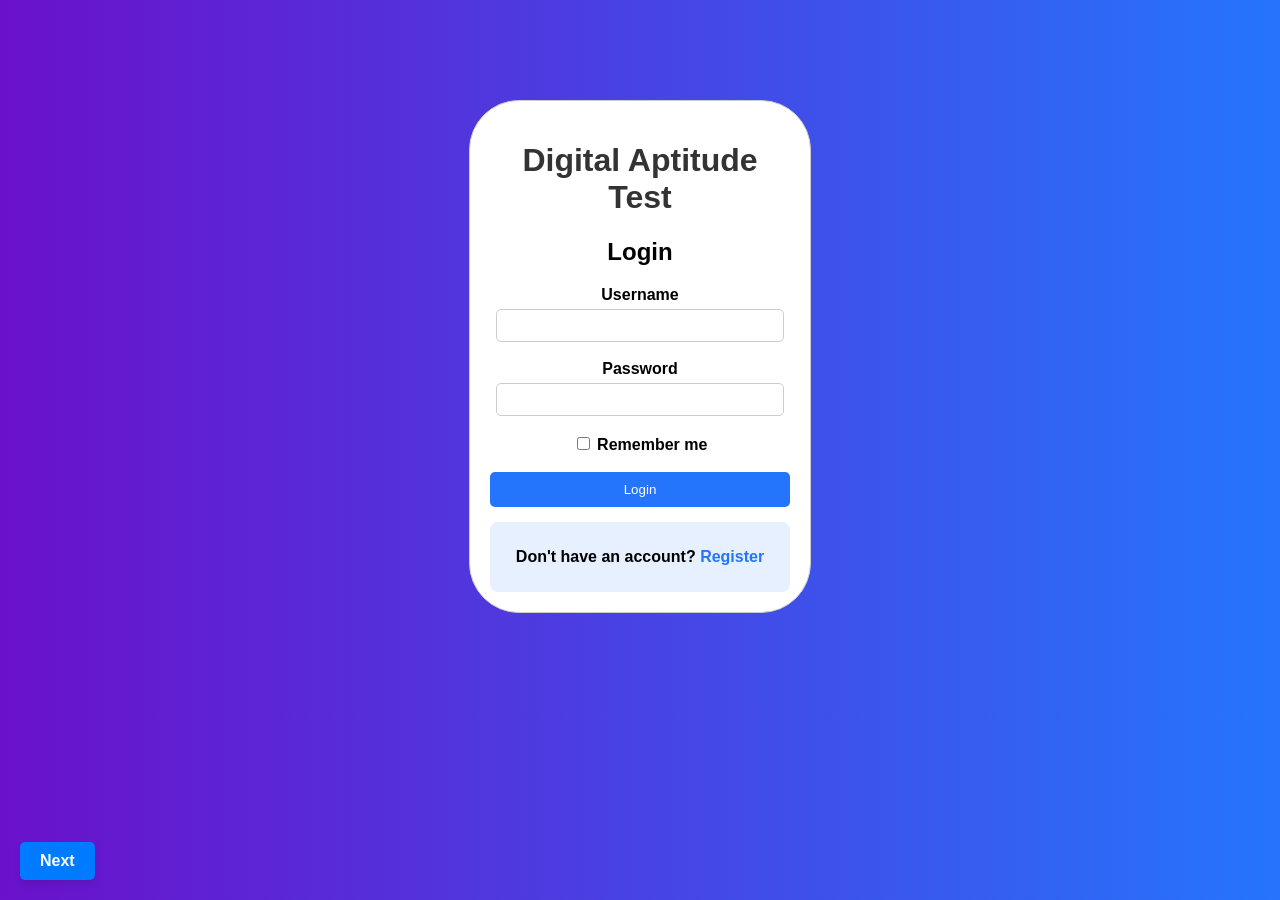
==== index.html @ 5df8f911 "Rename login.html to index.html" ====
<!DOCTYPE html>
<html>
<head>
    <title>Digital Aptitude Test - Login</title>
    <link rel="stylesheet" href="login.css">
</head>

<body>

    <div class="container">

        <h1>Digital Aptitude Test</h1>
        <h2>Login</h2>

        <form>

            <label>Username</label><br>
            <input type="text" name="username"><br><br>

            <label>Password</label><br>
            <input type="password" name="password"><br><br>

            <input type="checkbox"> Remember me <br><br>

            <button type="submit">Login</button>

        </form>

        <div class="register-box">
            <p>Don't have an account? <a href="#">Register</a></p>
        </div>

    </div>

    <!-- Next Button positioned at bottom-left -->
    <a href="../QUIZ/st.html" style="position: fixed; bottom: 20px; left: 20px; padding: 10px 20px; background-color: #007bff; color: white; border-radius: 5px; text-decoration: none; font-weight: bold; box-shadow: 0 4px 6px rgba(0,0,0,0.1); cursor: pointer; z-index: 1000;">
        Next
    </a>

</body>
</html>
---- login.css ----
body {
    font-family: Arial, sans-serif;
    background: linear-gradient(to right, #6a11cb, #2575fc);
    text-align: center;
}

/* Container */
.container {
    width: 300px;
    margin: 100px auto;
    padding: 20px;
    background-color: white;
    border: 1px solid #ccc;
    border-radius: 50px;
    font-weight: bold;
}

/* Headings */
h1 {
    color: #333;
}

h2 {
    color: black;
}

/* Input fields */
input[type="text"],
input[type="password"] {
    width: 90%;
    padding: 8px;
    margin-top: 5px;
    border: 1px solid #ccc;
    border-radius: 5px;
}

/* Button */
button {
    width: 100%;
    padding: 10px;
    background-color: #2575fc;
    color: white;
    border: none;
    border-radius: 5px;
}

button:hover {
    background-color: #1a5edb;
}

/* Register Box */
.register-box {
    margin-top: 15px;
    padding: 10px;
    background-color: #e6f0ff; /* light attractive color */
    border-radius: 8px;
}

/* Link */
a {
    color: #2575fc;
    text-decoration: none;
}

a:hover {
    text-decoration: underline;
}
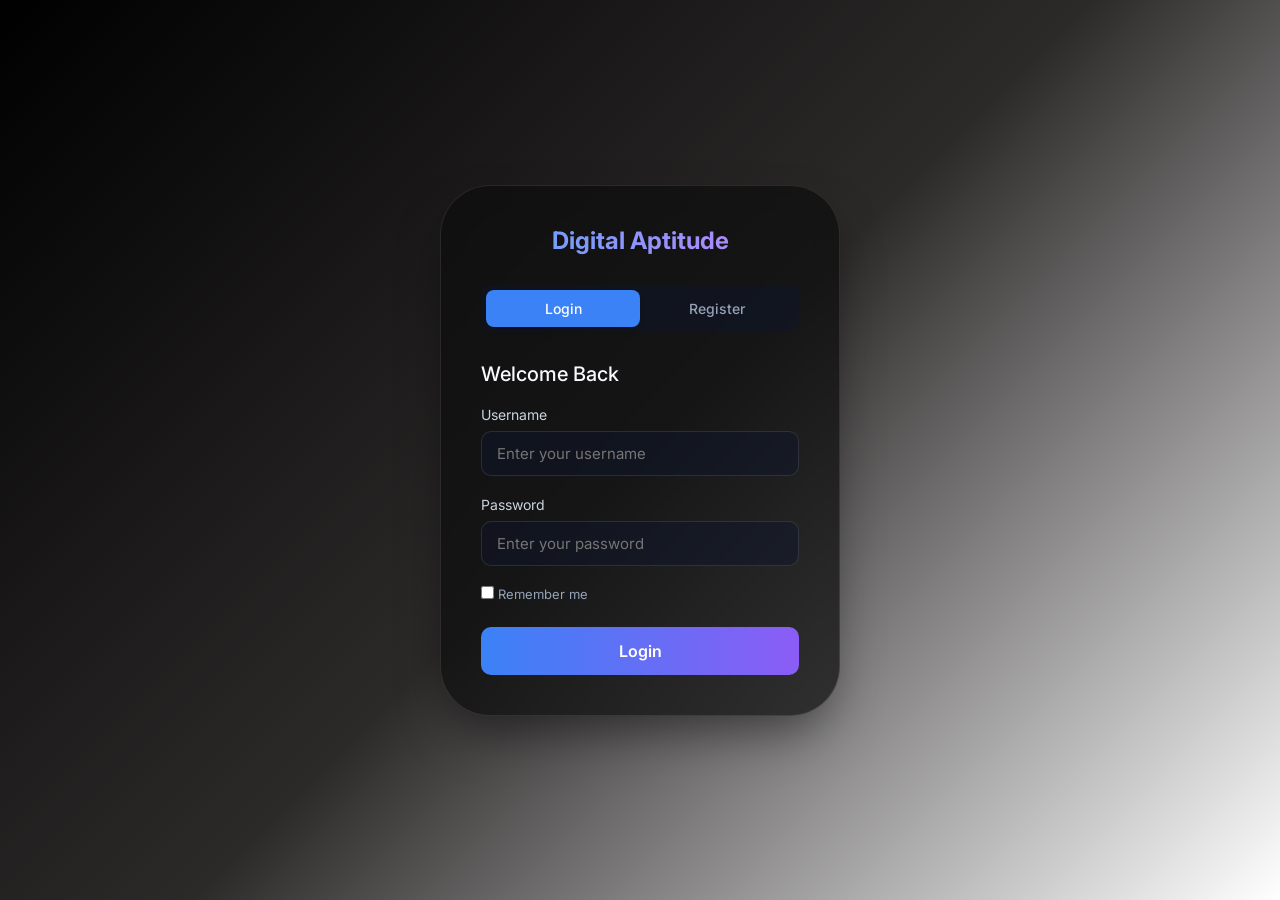
==== commit 5cb3e8bb: "Add files via upload" ====
--- a/index.html
+++ b/index.html
@@ -1,41 +1,158 @@
 <!DOCTYPE html>
-<html>
+<html lang="en">
 <head>
-    <title>Digital Aptitude Test - Login</title>
+    <meta charset="UTF-8">
+    <title>Digital Aptitude Test - Access</title>
     <link rel="stylesheet" href="login.css">
+    <link href="https://fonts.googleapis.com/css2?family=Inter:wght@400;500;600;700&display=swap" rel="stylesheet">
 </head>
-
 <body>
+    <div class="background-shapes">
+        <div class="shape shape-1"></div>
+        <div class="shape shape-2"></div>
+        <div class="shape shape-3"></div>
+    </div>
 
     <div class="container">
+        <h1>Digital Aptitude</h1>
+        <div class="toggle-container">
+            <button id="toggle-login" class="toggle-btn active" onclick="showLogin()">Login</button>
+            <button id="toggle-register" class="toggle-btn" onclick="showRegister()">Register</button>
+        </div>
 
-        <h1>Digital Aptitude Test</h1>
-        <h2>Login</h2>
-
-        <form>
-
-            <label>Username</label><br>
-            <input type="text" name="username"><br><br>
-
-            <label>Password</label><br>
-            <input type="password" name="password"><br><br>
-
-            <input type="checkbox"> Remember me <br><br>
-
-            <button type="submit">Login</button>
-
+        <!-- Login Form -->
+        <form id="login-form" onsubmit="handleLogin(event)">
+            <h2>Welcome Back</h2>
+            <div class="input-group">
+                <label>Username</label>
+                <input type="text" id="login-username" required placeholder="Enter your username">
+            </div>
+            <div class="input-group">
+                <label>Password</label>
+                <input type="password" id="login-password" required placeholder="Enter your password">
+            </div>
+            <div class="options">
+                <label><input type="checkbox" id="remember-me"> Remember me</label>
+            </div>
+            <p id="login-error" class="error-message"></p>
+            <button type="submit" class="submit-btn">Login</button>
         </form>
 
-        <div class="register-box">
-            <p>Don't have an account? <a href="#">Register</a></p>
-        </div>
-
+        <!-- Register Form -->
+        <form id="register-form" class="hidden" onsubmit="handleRegister(event)">
+            <h2>Create Account</h2>
+            <div class="input-group">
+                <label>Username</label>
+                <input type="text" id="reg-username" required placeholder="Choose a username">
+            </div>
+            <div class="input-group">
+                <label>Password</label>
+                <input type="password" id="reg-password" required placeholder="Choose a password">
+            </div>
+            <p id="reg-error" class="error-message"></p>
+            <p id="reg-success" class="success-message"></p>
+            <button type="submit" class="submit-btn">Register</button>
+        </form>
     </div>
 
-    <!-- Next Button positioned at bottom-left -->
-    <a href="../QUIZ/st.html" style="position: fixed; bottom: 20px; left: 20px; padding: 10px 20px; background-color: #007bff; color: white; border-radius: 5px; text-decoration: none; font-weight: bold; box-shadow: 0 4px 6px rgba(0,0,0,0.1); cursor: pointer; z-index: 1000;">
-        Next
-    </a>
+    <script>
+        document.addEventListener("DOMContentLoaded", () => {
+            const savedUsername = localStorage.getItem('savedUsername');
+            const savedPassword = localStorage.getItem('savedPassword');
+            if (savedUsername && savedPassword) {
+                document.getElementById('login-username').value = savedUsername;
+                document.getElementById('login-password').value = savedPassword;
+                document.getElementById('remember-me').checked = true;
+            }
+        });
 
+        function showLogin() {
+            document.getElementById('login-form').classList.remove('hidden');
+            document.getElementById('register-form').classList.add('hidden');
+            document.getElementById('toggle-login').classList.add('active');
+            document.getElementById('toggle-register').classList.remove('active');
+        }
+
+        function showRegister() {
+            document.getElementById('login-form').classList.add('hidden');
+            document.getElementById('register-form').classList.remove('hidden');
+            document.getElementById('toggle-login').classList.remove('active');
+            document.getElementById('toggle-register').classList.add('active');
+        }
+
+        const API_BASE = window.location.hostname === 'localhost' || window.location.hostname === '127.0.0.1' || window.location.protocol === 'file:'
+            ? 'http://127.0.0.1:5000'
+            : window.location.origin;
+
+        async function handleLogin(e) {
+            e.preventDefault();
+            const username = document.getElementById('login-username').value;
+            const password = document.getElementById('login-password').value;
+            const errorEl = document.getElementById('login-error');
+
+            try {
+                const res = await fetch(`${API_BASE}/api/login`, {
+                    method: 'POST',
+                    headers: { 'Content-Type': 'application/json' },
+                    body: JSON.stringify({ username, password })
+                });
+
+                const data = await res.json();
+                if (res.ok) {
+                    // Handle remember me
+                    if (document.getElementById('remember-me').checked) {
+                        localStorage.setItem('savedUsername', username);
+                        localStorage.setItem('savedPassword', password);
+                    } else {
+                        localStorage.removeItem('savedUsername');
+                        localStorage.removeItem('savedPassword');
+                    }
+
+                    // Store user session info
+                    localStorage.setItem('currentUser', JSON.stringify(data.user));
+                    
+                    if (data.user.role === 'admin') {
+                        window.location.href = 'Admin/admin.html';
+                    } else {
+                        window.location.href = 'QUIZ/dashboard.html';
+                    }
+                } else {
+                    errorEl.textContent = data.error || 'Login failed';
+                }
+            } catch (err) {
+                errorEl.textContent = 'Server connection failed';
+            }
+        }
+
+        async function handleRegister(e) {
+            e.preventDefault();
+            const username = document.getElementById('reg-username').value;
+            const password = document.getElementById('reg-password').value;
+            const errorEl = document.getElementById('reg-error');
+            const successEl = document.getElementById('reg-success');
+            
+            errorEl.textContent = '';
+            successEl.textContent = '';
+
+            try {
+                const res = await fetch(`${API_BASE}/api/register`, {
+                    method: 'POST',
+                    headers: { 'Content-Type': 'application/json' },
+                    body: JSON.stringify({ username, password })
+                });
+
+                const data = await res.json();
+                if (res.ok) {
+                    successEl.textContent = 'Registration successful! You can now login.';
+                    document.getElementById('register-form').reset();
+                    setTimeout(showLogin, 2000);
+                } else {
+                    errorEl.textContent = data.error || 'Registration failed';
+                }
+            } catch (err) {
+                errorEl.textContent = 'Server connection failed';
+            }
+        }
+    </script>
 </body>
-</html>
+</html>
--- a/login.css
+++ b/login.css
@@ -1,67 +1,169 @@
+* {
+    margin: 0;
+    padding: 0;
+    box-sizing: border-box;
+    font-family: 'Inter', sans-serif;
+}
+
 body {
-    font-family: Arial, sans-serif;
-    background: linear-gradient(to right, #6a11cb, #2575fc);
+    background: linear-gradient(135deg, black,rgb(44, 41, 41),rgb(255, 255, 255));
+    display: flex;
+    justify-content: center;
+    align-items: center;
+    min-height: 100vh;
+    color: #faf8fc;
+    overflow: hidden;
+    position: relative;
+}
+
+.background-shapes {
+    position: absolute;
+    width: 100vw;
+    height: 100vh;
+    z-index: 0;
+}
+
+.shape {
+    position: absolute;
+    border-radius: 50%;
+    filter: blur(80px);
+    opacity: 0.5;
+}
+
+
+@keyframes float {
+    0%, 100% { transform: translateY(0); }
+    50% { transform: translateY(30px); }
+}
+
+@keyframes pulse {
+    0%, 100% { transform: translate(-50%, -50%) scale(1); }
+    50% { transform: translate(-50%, -50%) scale(1.1); }
+}
+
+.container {
+    background: rgba(13, 14, 14, 0.7);
+    backdrop-filter: blur(12px);
+    border: 1px solid rgba(255, 255, 255, 0.1);
+    padding: 40px;
+    border-radius: 50px;
+    width: 100%;
+    max-width: 400px;
+    z-index: 1;
+    box-shadow: 0 25px 50px -12px rgba(0, 0, 0, 0.5);
+}
+
+h1 {
+    text-align: center;
+    font-size: 24px;
+    margin-bottom: 30px;
+    background: linear-gradient(to right, #60a5fa, #c084fc);
+    -webkit-background-clip: text;
+    -webkit-text-fill-color: transparent;
+}
+
+h2 {
+    font-size: 20px;
+    margin-bottom: 20px;
+    font-weight: 500;
+}
+
+.toggle-container {
+    display: flex;
+    background: rgba(15, 23, 42, 0.5);
+    border-radius: 10px;
+    margin-bottom: 30px;
+    padding: 5px;
+}
+
+.toggle-btn {
+    flex: 1;
+    padding: 10px;
+    background: transparent;
+    border: none;
+    color: #94a3b8;
+    font-size: 14px;
+    font-weight: 500;
+    cursor: pointer;
+    border-radius: 8px;
+    transition: all 0.3s ease;
+}
+
+.toggle-btn.active {
+    background: #3b82f6;
+    color: white;
+    box-shadow: 0 4px 6px rgba(0, 0, 0, 0.1);
+}
+
+.input-group {
+    margin-bottom: 20px;
+}
+
+.input-group label {
+    display: block;
+    margin-bottom: 8px;
+    font-size: 14px;
+    color: #cbd5e1;
+}
+
+.input-group input {
+    width: 100%;
+    padding: 12px 15px;
+    background: rgba(15, 23, 42, 0.5);
+    border: 1px solid rgba(255, 255, 255, 0.1);
+    border-radius: 10px;
+    color: white;
+    font-size: 15px;
+    outline: none;
+    transition: all 0.3s ease;
+}
+
+.input-group input:focus {
+    border-color: #3b82f6;
+    box-shadow: 0 0 0 2px rgba(59, 130, 246, 0.2);
+}
+
+.options {
+    display: flex;
+    justify-content: space-between;
+    align-items: center;
+    margin-bottom: 25px;
+    font-size: 13px;
+    color: #94a3b8;
+}
+
+.submit-btn {
+    width: 100%;
+    padding: 14px;
+    background: linear-gradient(to right, #3b82f6, #8b5cf6);
+    border: none;
+    border-radius: 10px;
+    color: white;
+    font-size: 16px;
+    font-weight: 600;
+    cursor: pointer;
+    transition: transform 0.2s ease, box-shadow 0.2s ease;
+}
+
+.submit-btn:hover {
+    transform: translateY(-2px);
+    box-shadow: 0 10px 15px -3px rgba(59, 130, 246, 0.4);
+}
+
+.hidden {
+    display: none;
+}
+
+.error-message {
+    color: #ef4444;
+    font-size: 13px;
+    margin-bottom: 15px;
     text-align: center;
 }
 
-/* Container */
-.container {
-    width: 300px;
-    margin: 100px auto;
-    padding: 20px;
-    background-color: white;
-    border: 1px solid #ccc;
-    border-radius: 50px;
-    font-weight: bold;
+.success-message {
+    color: #10b981;
+    font-size: 13px;
+    margin-bottom: 15px;
+    text-align: center;
 }
-
-/* Headings */
-h1 {
-    color: #333;
-}
-
-h2 {
-    color: black;
-}
-
-/* Input fields */
-input[type="text"],
-input[type="password"] {
-    width: 90%;
-    padding: 8px;
-    margin-top: 5px;
-    border: 1px solid #ccc;
-    border-radius: 5px;
-}
-
-/* Button */
-button {
-    width: 100%;
-    padding: 10px;
-    background-color: #2575fc;
-    color: white;
-    border: none;
-    border-radius: 5px;
-}
-
-button:hover {
-    background-color: #1a5edb;
-}
-
-/* Register Box */
-.register-box {
-    margin-top: 15px;
-    padding: 10px;
-    background-color: #e6f0ff; /* light attractive color */
-    border-radius: 8px;
-}
-
-/* Link */
-a {
-    color: #2575fc;
-    text-decoration: none;
-}
-
-a:hover {
-    text-decoration: underline;
-}
